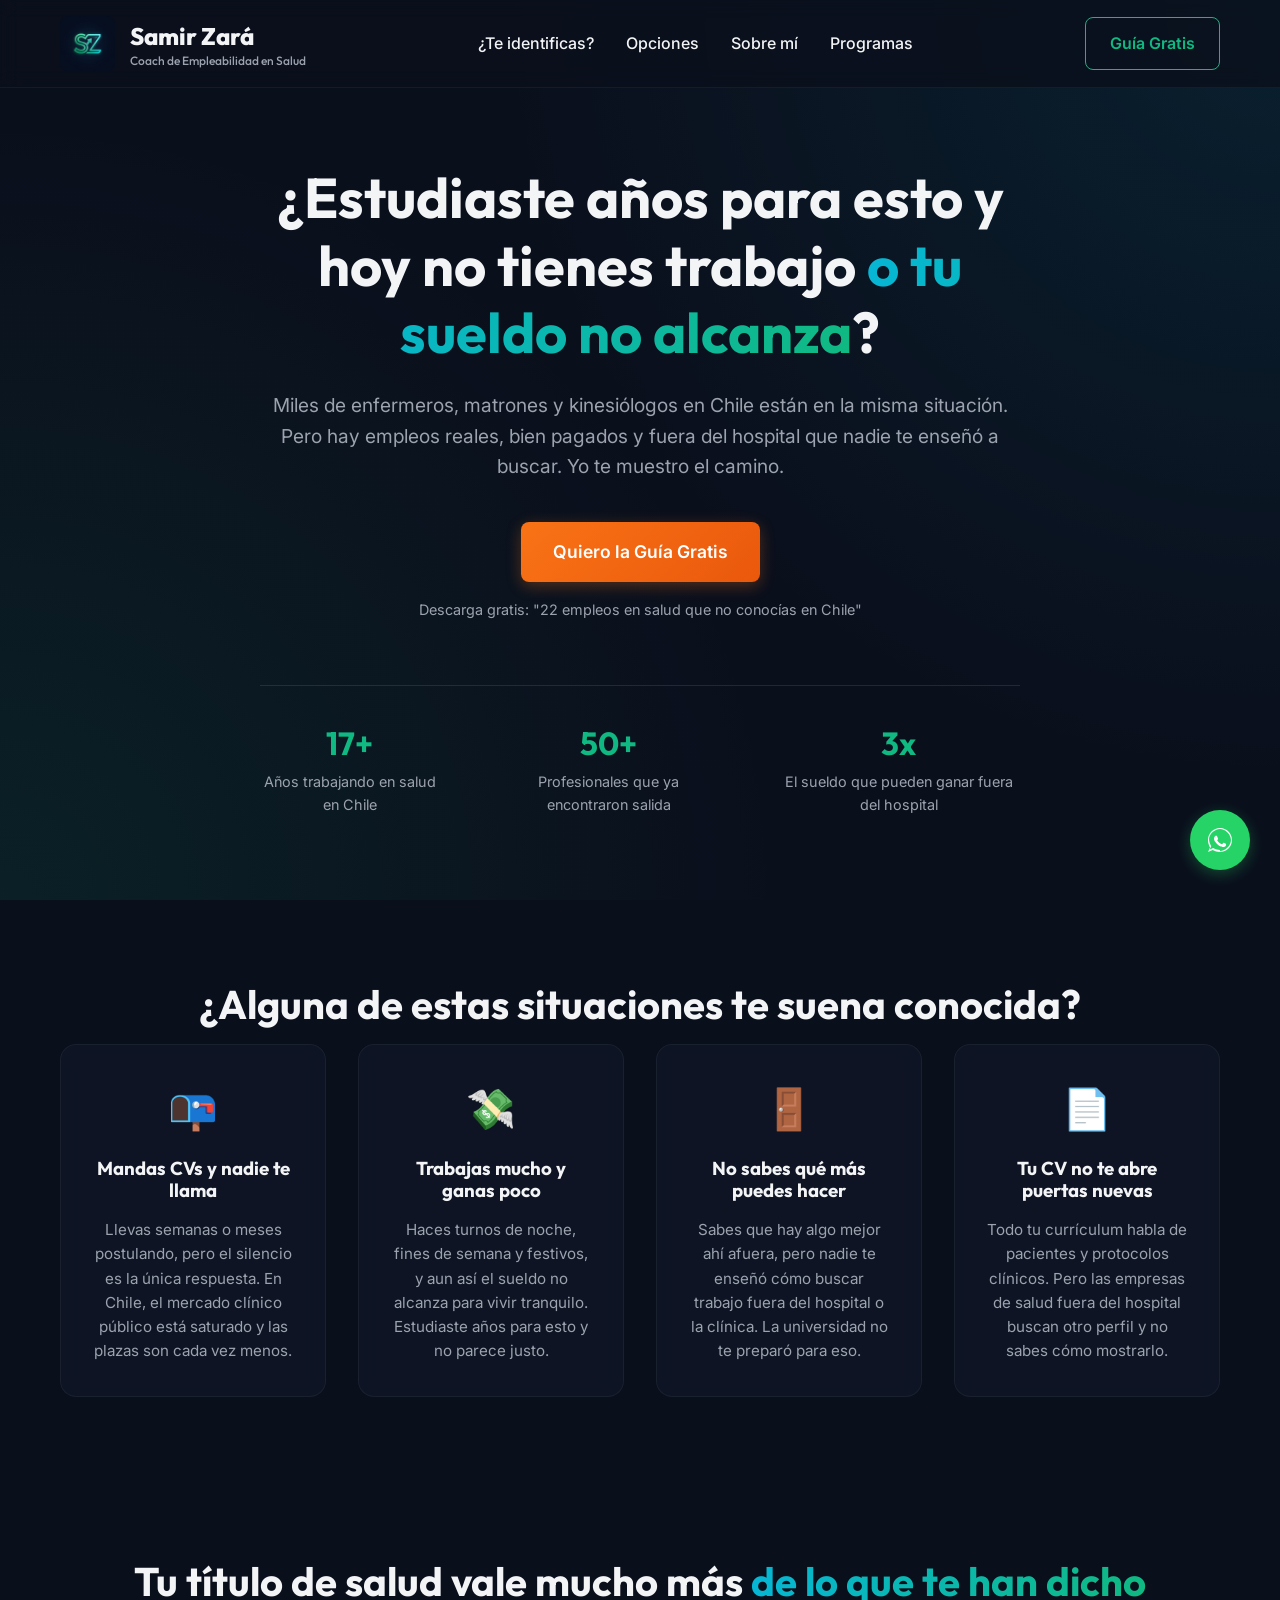
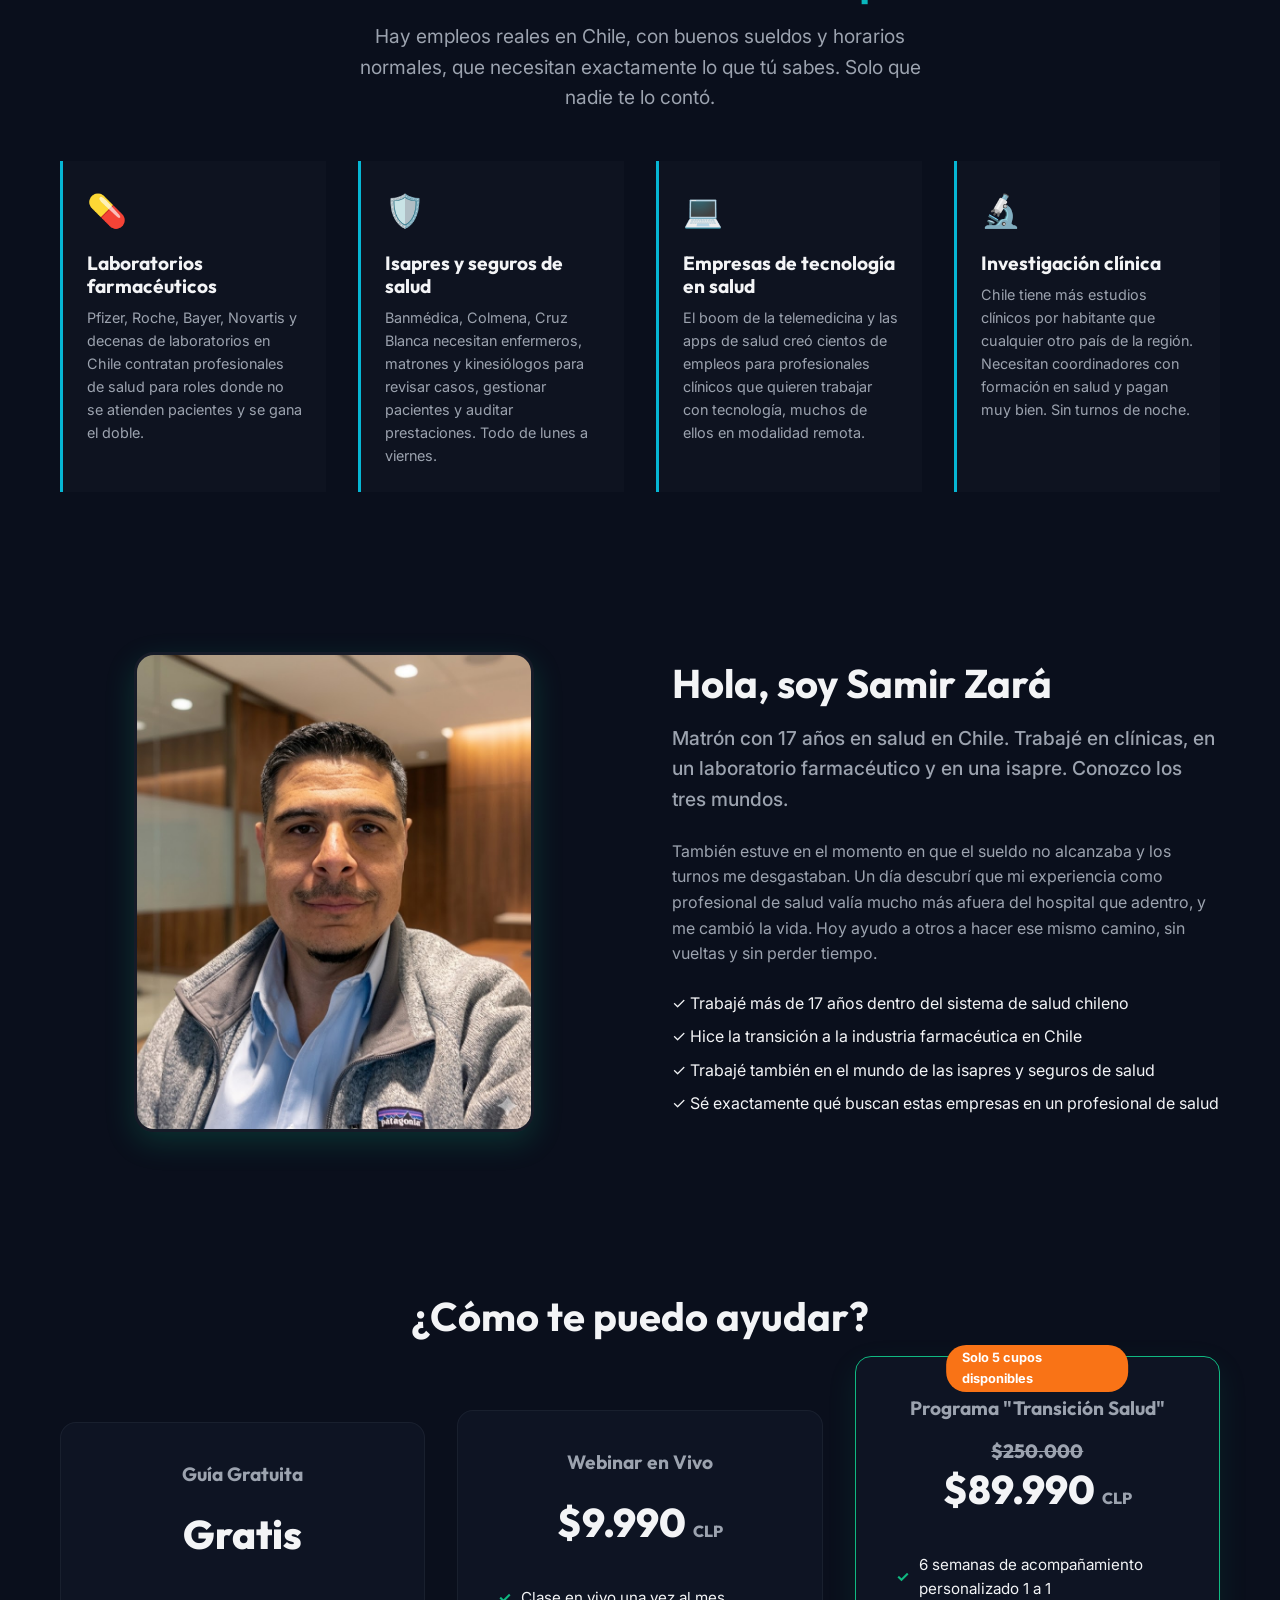
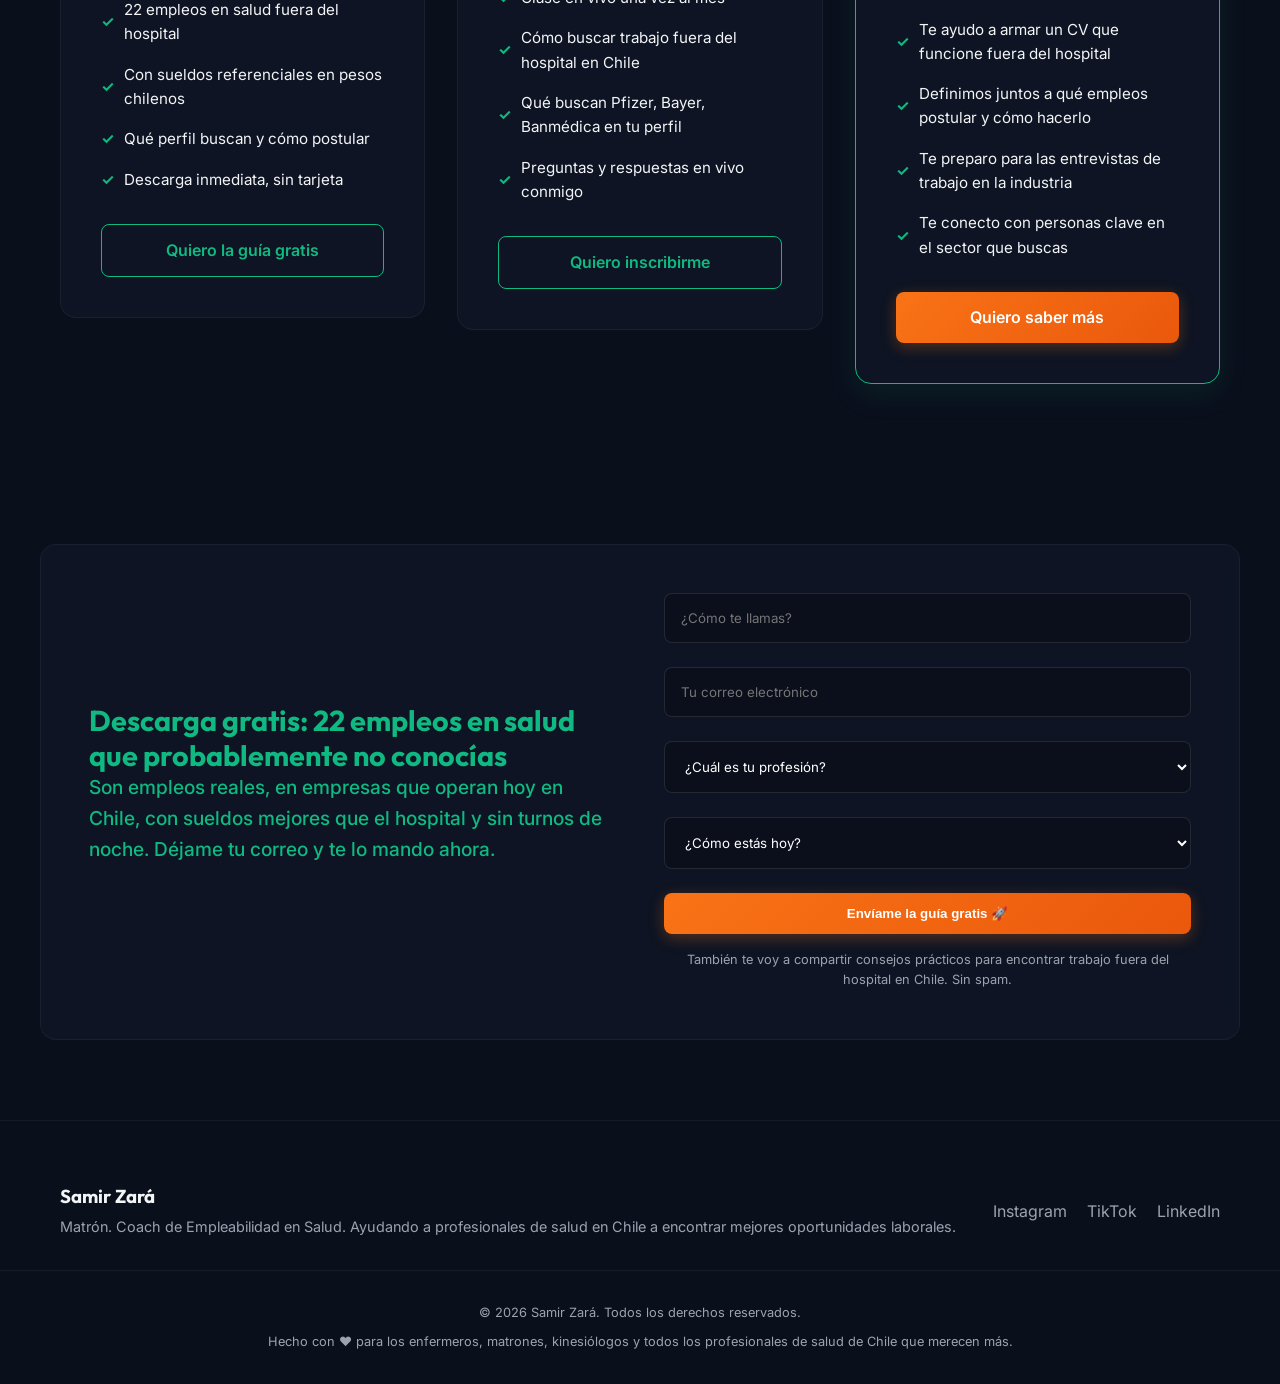
==== index.html @ 6e3bc937 "Add files via upload" ====
<!DOCTYPE html>
<html lang="es">
<head>
    <meta charset="UTF-8">
    <meta name="viewport" content="width=device-width, initial-scale=1.0">
    <title>Samir Zará - Empleabilidad para Profesionales de Salud en Chile</title>
    <meta name="description" content="Si eres enfermero/a, matrón/a, kinesiólogo/a o cualquier profesional de salud en Chile y estás sin trabajo o ganando poco, acá hay una salida real. Descarga gratis la guía con 22 empleos que probablemente no conocías.">
    
    <!-- Google Fonts -->
    <link rel="preconnect" href="https://fonts.googleapis.com">
    <link rel="preconnect" href="https://fonts.gstatic.com" crossorigin>
    <link href="https://fonts.googleapis.com/css2?family=Inter:wght@300;400;500;600&family=Outfit:wght@500;700;800&display=swap" rel="stylesheet">
    
    <link rel="stylesheet" href="styles.css">
</head>
<body>
    <!-- Navbar -->
    <nav class="navbar">
        <div class="container nav-content">
            <div class="logo-container">
                <img src="logo.png" alt="Logo Samir Zará" class="brand-logo">
                <div class="logo">Samir Zará<span style="font-size: 0.5em; display: block; font-weight: 500; color: var(--text-muted); margin-top: -5px;">Coach de Empleabilidad en Salud</span></div>
            </div>
            <ul class="nav-links">
                <li><a href="#dolores">¿Te identificas?</a></li>
                <li><a href="#soluciones">Opciones</a></li>
                <li><a href="#sobre-mi">Sobre mí</a></li>
                <li><a href="#programas">Programas</a></li>
            </ul>
            <a href="#registro" class="btn btn-outline nav-btn">Guía Gratis</a>
        </div>
    </nav>

    <!-- Hero Section -->
    <section class="hero" id="inicio">
        <div class="container hero-content">
            <h1 class="hero-title animate-up">¿Estudiaste años para esto y hoy no tienes trabajo <span>o tu sueldo no alcanza</span>?</h1>
            <p class="hero-subtitle animate-up delay-1">Miles de enfermeros, matrones y kinesiólogos en Chile están en la misma situación. Pero hay empleos reales, bien pagados y fuera del hospital que nadie te enseñó a buscar. Yo te muestro el camino.</p>
            <div class="hero-cta animate-up delay-2">
                <a href="#registro" class="btn btn-primary btn-large">Quiero la Guía Gratis</a>
                <p class="cta-note">Descarga gratis: "22 empleos en salud que no conocías en Chile"</p>
            </div>
            
            <div class="stats-strip animate-up delay-3">
                <div class="stat-item">
                    <span class="stat-number">17+</span>
                    <span class="stat-label">Años trabajando en salud en Chile</span>
                </div>
                <div class="stat-item">
                    <span class="stat-number">50+</span>
                    <span class="stat-label">Profesionales que ya encontraron salida</span>
                </div>
                <div class="stat-item">
                    <span class="stat-number">3x</span>
                    <span class="stat-label">El sueldo que pueden ganar fuera del hospital</span>
                </div>
            </div>
        </div>
    </section>

    <!-- Pain Points Section -->
    <section class="pain-points section-padding" id="dolores">
        <div class="container">
            <h2 class="section-title text-center">¿Alguna de estas situaciones te suena conocida?</h2>
            <div class="grid cards-grid">
                <div class="card glass-card">
                    <div class="icon">📭</div>
                    <h3>Mandas CVs y nadie te llama</h3>
                    <p>Llevas semanas o meses postulando, pero el silencio es la única respuesta. En Chile, el mercado clínico público está saturado y las plazas son cada vez menos.</p>
                </div>
                <div class="card glass-card">
                    <div class="icon">💸</div>
                    <h3>Trabajas mucho y ganas poco</h3>
                    <p>Haces turnos de noche, fines de semana y festivos, y aun así el sueldo no alcanza para vivir tranquilo. Estudiaste años para esto y no parece justo.</p>
                </div>
                <div class="card glass-card">
                    <div class="icon">🚪</div>
                    <h3>No sabes qué más puedes hacer</h3>
                    <p>Sabes que hay algo mejor ahí afuera, pero nadie te enseñó cómo buscar trabajo fuera del hospital o la clínica. La universidad no te preparó para eso.</p>
                </div>
                <div class="card glass-card">
                    <div class="icon">📄</div>
                    <h3>Tu CV no te abre puertas nuevas</h3>
                    <p>Todo tu currículum habla de pacientes y protocolos clínicos. Pero las empresas de salud fuera del hospital buscan otro perfil y no sabes cómo mostrarlo.</p>
                </div>
            </div>
        </div>
    </section>

    <!-- Solutions Section -->
    <section class="solutions section-padding" id="soluciones">
        <div class="container">
            <h2 class="section-title text-center">Tu título de salud vale mucho más <span>de lo que te han dicho</span></h2>
            <p class="section-subtitle text-center">Hay empleos reales en Chile, con buenos sueldos y horarios normales, que necesitan exactamente lo que tú sabes. Solo que nadie te lo contó.</p>
            
            <div class="grid solutions-grid">
                <div class="solution-item">
                    <div class="solution-icon">💊</div>
                    <h4>Laboratorios farmacéuticos</h4>
                    <p>Pfizer, Roche, Bayer, Novartis y decenas de laboratorios en Chile contratan profesionales de salud para roles donde no se atienden pacientes y se gana el doble.</p>
                </div>
                <div class="solution-item">
                    <div class="solution-icon">🛡️</div>
                    <h4>Isapres y seguros de salud</h4>
                    <p>Banmédica, Colmena, Cruz Blanca necesitan enfermeros, matrones y kinesiólogos para revisar casos, gestionar pacientes y auditar prestaciones. Todo de lunes a viernes.</p>
                </div>
                <div class="solution-item">
                    <div class="solution-icon">💻</div>
                    <h4>Empresas de tecnología en salud</h4>
                    <p>El boom de la telemedicina y las apps de salud creó cientos de empleos para profesionales clínicos que quieren trabajar con tecnología, muchos de ellos en modalidad remota.</p>
                </div>
                <div class="solution-item">
                    <div class="solution-icon">🔬</div>
                    <h4>Investigación clínica</h4>
                    <p>Chile tiene más estudios clínicos por habitante que cualquier otro país de la región. Necesitan coordinadores con formación en salud y pagan muy bien. Sin turnos de noche.</p>
                </div>
            </div>
        </div>
    </section>

    <!-- About Section -->
    <section class="about section-padding" id="sobre-mi">
        <div class="container about-container">
            <div class="about-image">
                <img src="profile.jpg" alt="Samir Zará" class="profile-img">
            </div>
            <div class="about-content">
                <h2 class="section-title">Hola, soy Samir Zará</h2>
                <p class="lead-text">Matrón con 17 años en salud en Chile. Trabajé en clínicas, en un laboratorio farmacéutico y en una isapre. Conozco los tres mundos.</p>
                <p>También estuve en el momento en que el sueldo no alcanzaba y los turnos me desgastaban. Un día descubrí que mi experiencia como profesional de salud valía mucho más afuera del hospital que adentro, y me cambió la vida. Hoy ayudo a otros a hacer ese mismo camino, sin vueltas y sin perder tiempo.</p>
                <ul class="about-list">
                    <li>✓ Trabajé más de 17 años dentro del sistema de salud chileno</li>
                    <li>✓ Hice la transición a la industria farmacéutica en Chile</li>
                    <li>✓ Trabajé también en el mundo de las isapres y seguros de salud</li>
                    <li>✓ Sé exactamente qué buscan estas empresas en un profesional de salud</li>
                </ul>
            </div>
        </div>
    </section>

    <!-- Programs Section -->
    <section class="programs section-padding" id="programas">
        <div class="container">
            <h2 class="section-title text-center">¿Cómo te puedo ayudar?</h2>
            
            <div class="grid pricing-grid">
                <!-- Guía Gratis -->
                <div class="pricing-card">
                    <div class="pricing-header">
                        <h3>Guía Gratuita</h3>
                        <div class="price">Gratis</div>
                    </div>
                    <ul class="pricing-features">
                        <li>22 empleos en salud fuera del hospital</li>
                        <li>Con sueldos referenciales en pesos chilenos</li>
                        <li>Qué perfil buscan y cómo postular</li>
                        <li>Descarga inmediata, sin tarjeta</li>
                    </ul>
                    <a href="#registro" class="btn btn-outline btn-full">Quiero la guía gratis</a>
                </div>

                <!-- Webinar -->
                <div class="pricing-card">
                    <div class="pricing-header">
                        <h3>Webinar en Vivo</h3>
                        <div class="price">$9.990 <span>CLP</span></div>
                    </div>
                    <ul class="pricing-features">
                        <li>Clase en vivo una vez al mes</li>
                        <li>Cómo buscar trabajo fuera del hospital en Chile</li>
                        <li>Qué buscan Pfizer, Bayer, Banmédica en tu perfil</li>
                        <li>Preguntas y respuestas en vivo conmigo</li>
                    </ul>
                    <a href="https://wa.me/56998013794?text=Hola%20Samir%2C%20quiero%20inscribirme%20al%20webinar" class="btn btn-outline btn-full" target="_blank">Quiero inscribirme</a>
                </div>
                
                <!-- Programa Transición Salud -->
                <div class="pricing-card featured">
                    <div class="badge" style="background: var(--accent-orange); color: white;">Solo 5 cupos disponibles</div>
                    <div class="pricing-header">
                        <h3>Programa "Transición Salud"</h3>
                        <div class="price" style="text-decoration: line-through; font-size: 1.2rem; color: var(--text-muted); margin-bottom: -10px;">$250.000</div>
                        <div class="price">$89.990 <span>CLP</span></div>
                    </div>
                    <ul class="pricing-features">
                        <li>6 semanas de acompañamiento personalizado 1 a 1</li>
                        <li>Te ayudo a armar un CV que funcione fuera del hospital</li>
                        <li>Definimos juntos a qué empleos postular y cómo hacerlo</li>
                        <li>Te preparo para las entrevistas de trabajo en la industria</li>
                        <li>Te conecto con personas clave en el sector que buscas</li>
                    </ul>
                    <a href="https://wa.me/56998013794?text=Hola%20Samir%2C%20quiero%20saber%20m%C3%A1s%20sobre%20el%20programa%20Transici%C3%B3n%20Salud" class="btn btn-primary btn-full" target="_blank">Quiero saber más</a>
                </div>
            </div>
        </div>
    </section>

    <!-- Lead Form Section -->
    <section class="lead-section section-padding" id="registro">
        <div class="container lead-container glass-card">
            <div class="lead-text">
                <h2>Descarga gratis: 22 empleos en salud que probablemente no conocías</h2>
                <p>Son empleos reales, en empresas que operan hoy en Chile, con sueldos mejores que el hospital y sin turnos de noche. Déjame tu correo y te lo mando ahora.</p>
            </div>
            <div class="lead-form-wrapper">
                <form id="leadForm" class="lead-form">
                    <div class="form-group">
                        <input type="text" id="name" placeholder="¿Cómo te llamas?" required>
                    </div>
                    <div class="form-group">
                        <input type="email" id="email" placeholder="Tu correo electrónico" required>
                    </div>
                    <div class="form-group">
                        <select id="profession" required>
                            <option value="" disabled selected>¿Cuál es tu profesión?</option>
                            <option value="enfermeria">Enfermería</option>
                            <option value="matroneria">Matronería</option>
                            <option value="kinesiologia">Kinesiología</option>
                            <option value="tecnologia_medica">Tecnología Médica</option>
                            <option value="otra">Otra carrera de salud</option>
                        </select>
                    </div>
                    <div class="form-group">
                        <select id="status" required>
                            <option value="" disabled selected>¿Cómo estás hoy?</option>
                            <option value="desempleado">Sin trabajo, buscando opciones</option>
                            <option value="empleado">Trabajo en clínica u hospital pero quiero algo mejor</option>
                            <option value="industria">Ya trabajo en la industria</option>
                        </select>
                    </div>
                    <button type="submit" class="btn btn-primary btn-full">Envíame la guía gratis 🚀</button>
                    <p class="form-note">También te voy a compartir consejos prácticos para encontrar trabajo fuera del hospital en Chile. Sin spam.</p>
                    
                    <div id="formSuccess" class="form-success hidden">
                        ¡Listo! Ya te mandé la guía al correo. Revisa también el spam por si acaso. 📬
                    </div>
                </form>
            </div>
        </div>
    </section>

    <!-- Footer -->
    <footer class="footer">
        <div class="container footer-content">
            <div class="footer-brand">
                <h3>Samir Zará</h3>
                <p>Matrón. Coach de Empleabilidad en Salud. Ayudando a profesionales de salud en Chile a encontrar mejores oportunidades laborales.</p>
            </div>
            <div class="footer-social">
                <a href="#">Instagram</a>
                <a href="#">TikTok</a>
                <a href="#">LinkedIn</a>
            </div>
        </div>
        <div class="footer-bottom text-center">
            <p>&copy; 2026 Samir Zará. Todos los derechos reservados.</p>
            <p class="made-with">Hecho con ❤️ para los enfermeros, matrones, kinesiólogos y todos los profesionales de salud de Chile que merecen más.</p>
        </div>
    </footer>

    <!-- WhatsApp Floating Button -->
    <a href="https://wa.me/56998013794?text=Hola%20Samir,%20vengo%20de%20tu%20p%C3%A1gina%20web%20y%20quiero%20transformar%20mi%20carrera%20en%20salud" class="whatsapp-float" target="_blank" rel="noopener noreferrer">
        <svg viewBox="0 0 32 32" width="24" height="24" fill="currentColor">
            <path d="M16.002 0C7.177 0 0.015 7.162 0.015 15.989c0 3.504.918 6.918 2.664 9.923L0 32l6.236-2.637c2.909 1.636 6.183 2.502 9.761 2.502 8.825 0 15.986-7.162 15.986-15.989C31.983 7.162 24.827 0 16.002 0zm0 29.231c-2.964 0-5.864-.796-8.411-2.304l-.602-.358-4.636 1.961 1.996-4.516-.393-.624c-1.654-2.627-2.527-5.656-2.527-8.775C1.429 8.618 8.619 1.428 16.002 1.428c7.382 0 14.572 7.19 14.572 14.572 0 7.382-7.19 14.659-14.572 14.659v-1.428zM23.95 21.05c-.398-.199-2.355-1.164-2.72-1.297-.364-.132-.629-.199-.894.199-.265.398-1.026 1.297-1.258 1.562-.232.265-.464.298-.862.099-2.457-1.233-4.225-2.227-5.852-4.993-.203-.346.223-.326.974-1.821.132-.265.066-.497-.033-.696-.099-.199-.894-2.155-1.225-2.951-.323-.775-.651-.67-.894-.682-.232-.012-.497-.012-.762-.012-.265 0-.695.099-1.059.497s-1.391 1.359-1.391 3.315 1.424 3.845 1.623 4.11c.199.265 2.802 4.278 6.786 5.993 2.502 1.079 3.491 1.157 4.789.972 1.341-.192 2.355-.961 2.686-1.889.331-.928.331-1.724.232-1.889-.099-.165-.364-.265-.762-.464z"/>
        </svg>
    </a>

    <script src="script.js"></script>
</body>
</html>
---- styles.css ----
:root {
    --bg-dark: #0a0f1c;
    --bg-card: rgba(16, 24, 39, 0.7);
    --text-main: #f3f4f6;
    --text-muted: #9ca3af;
    --accent-teal: #10b981;
    --accent-blue: #06b6d4;
    --accent-orange: #f97316;
    
    --font-heading: 'Outfit', sans-serif;
    --font-body: 'Inter', sans-serif;
}

* {
    margin: 0;
    padding: 0;
    box-sizing: border-box;
}

html {
    scroll-behavior: smooth;
}

body {
    font-family: var(--font-body);
    background-color: var(--bg-dark);
    color: var(--text-main);
    line-height: 1.6;
    overflow-x: hidden;
}

.container {
    max-width: 1200px;
    margin: 0 auto;
    padding: 0 20px;
}

/* Typography */
h1, h2, h3, h4 {
    font-family: var(--font-heading);
    line-height: 1.2;
}

.section-title {
    font-size: 2.5rem;
    margin-bottom: 1rem;
}

.section-title span {
    background: linear-gradient(to right, var(--accent-blue), var(--accent-teal));
    -webkit-background-clip: text;
    -webkit-text-fill-color: transparent;
}

.section-subtitle {
    font-size: 1.2rem;
    color: var(--text-muted);
    margin-bottom: 3rem;
    max-width: 600px;
    margin-left: auto;
    margin-right: auto;
}

.text-center {
    text-align: center;
}

.section-padding {
    padding: 5rem 0;
}

/* Buttons */
.btn {
    display: inline-block;
    padding: 0.8rem 1.5rem;
    border-radius: 8px;
    font-weight: 600;
    text-decoration: none;
    transition: all 0.3s ease;
    cursor: pointer;
    border: none;
    text-align: center;
}

.btn-primary {
    background: linear-gradient(135deg, var(--accent-orange), #ea580c);
    color: white;
    box-shadow: 0 4px 15px rgba(249, 115, 22, 0.3);
}

.btn-primary:hover {
    transform: translateY(-2px);
    box-shadow: 0 6px 20px rgba(249, 115, 22, 0.4);
}

.btn-outline {
    background: transparent;
    border: 1px solid var(--accent-teal);
    color: var(--accent-teal);
}

.btn-outline:hover {
    background: rgba(16, 185, 129, 0.1);
}

.btn-large {
    padding: 1rem 2rem;
    font-size: 1.1rem;
}

.btn-full {
    width: 100%;
}

/* Glassmorphism */
.glass-card {
    background: var(--bg-card);
    backdrop-filter: blur(10px);
    -webkit-backdrop-filter: blur(10px);
    border: 1px solid rgba(255, 255, 255, 0.05);
    border-radius: 16px;
}

/* Navbar */
.navbar {
    position: fixed;
    top: 0;
    width: 100%;
    z-index: 1000;
    padding: 1rem 0;
    transition: all 0.3s ease;
    background: rgba(10, 15, 28, 0.8);
    backdrop-filter: blur(10px);
    border-bottom: 1px solid rgba(255,255,255,0.05);
}

.nav-content {
    display: flex;
    justify-content: space-between;
    align-items: center;
}

.logo-container {
    display: flex;
    align-items: center;
    gap: 15px;
}

.brand-logo {
    height: 55px !important;
    width: 55px !important;
    object-fit: contain;
    border-radius: 8px;
}

.logo {
    font-family: var(--font-heading);
    font-weight: 800;
    font-size: 1.5rem;
}

.logo span {
    color: var(--accent-teal);
}

.nav-links {
    display: flex;
    list-style: none;
    gap: 2rem;
}

.nav-links a {
    color: var(--text-main);
    text-decoration: none;
    font-weight: 500;
    transition: color 0.3s;
}

.nav-links a:hover {
    color: var(--accent-teal);
}

/* Hero Section */
.hero {
    min-height: 100vh;
    display: flex;
    align-items: center;
    padding-top: 80px;
    background: radial-gradient(circle at top right, rgba(6, 182, 212, 0.1), transparent 50%),
                radial-gradient(circle at bottom left, rgba(16, 185, 129, 0.1), transparent 50%);
}

.hero-content {
    text-align: center;
    max-width: 800px;
}

.hero-title {
    font-size: 3.5rem;
    margin-bottom: 1.5rem;
}

.hero-title span {
    background: linear-gradient(to right, var(--accent-blue), var(--accent-teal));
    -webkit-background-clip: text;
    -webkit-text-fill-color: transparent;
}

.hero-subtitle {
    font-size: 1.2rem;
    color: var(--text-muted);
    margin-bottom: 2.5rem;
}

.cta-note {
    margin-top: 1rem;
    font-size: 0.9rem;
    color: var(--text-muted);
}

.stats-strip {
    display: flex;
    justify-content: center;
    gap: 4rem;
    margin-top: 4rem;
    padding-top: 2rem;
    border-top: 1px solid rgba(255,255,255,0.1);
}

.stat-item {
    display: flex;
    flex-direction: column;
}

.stat-number {
    font-size: 2rem;
    font-weight: 700;
    font-family: var(--font-heading);
    color: var(--accent-teal);
}

.stat-label {
    font-size: 0.9rem;
    color: var(--text-muted);
}

/* Grid Layouts */
.grid {
    display: grid;
    gap: 2rem;
}

.cards-grid {
    grid-template-columns: repeat(auto-fit, minmax(250px, 1fr));
}

.card {
    padding: 2rem;
    text-align: center;
    transition: transform 0.3s;
}

.card:hover {
    transform: translateY(-5px);
}

.card .icon {
    font-size: 2.5rem;
    margin-bottom: 1rem;
}

.card h3 {
    margin-bottom: 1rem;
}

.card p {
    color: var(--text-muted);
    font-size: 0.95rem;
}

/* Solutions */
.solutions-grid {
    grid-template-columns: repeat(auto-fit, minmax(250px, 1fr));
}

.solution-item {
    padding: 1.5rem;
    border-left: 3px solid var(--accent-blue);
    background: rgba(255,255,255,0.02);
}

.solution-icon {
    font-size: 2rem;
    margin-bottom: 1rem;
}

.solution-item h4 {
    margin-bottom: 0.5rem;
    font-size: 1.2rem;
}

.solution-item p {
    color: var(--text-muted);
    font-size: 0.9rem;
}

/* About */
.about-container {
    display: grid;
    grid-template-columns: 1fr 1fr;
    gap: 4rem;
    align-items: center;
}

.about-image {
    width: 100%;
    display: flex;
    justify-content: center;
}

.profile-img {
    width: 100%;
    max-width: 400px;
    border-radius: 20px;
    object-fit: cover;
    box-shadow: 0 10px 30px rgba(16, 185, 129, 0.2);
    border: 3px solid rgba(255,255,255,0.05);
}

.lead-text {
    font-size: 1.2rem;
    font-weight: 500;
    margin-bottom: 1rem;
    color: var(--accent-teal);
}

.about-content p {
    margin-bottom: 1.5rem;
    color: var(--text-muted);
}

.about-list {
    list-style: none;
}

.about-list li {
    margin-bottom: 0.5rem;
    color: var(--text-main);
}

/* Pricing / Programs */
.pricing-grid {
    grid-template-columns: repeat(auto-fit, minmax(300px, 1fr));
    align-items: center;
}

.pricing-card {
    background: var(--bg-card);
    border: 1px solid rgba(255,255,255,0.05);
    border-radius: 16px;
    padding: 2.5rem;
    position: relative;
}

.pricing-card.featured {
    border-color: var(--accent-teal);
    transform: scale(1.05);
    box-shadow: 0 10px 30px rgba(16, 185, 129, 0.1);
}

.badge {
    position: absolute;
    top: -12px;
    left: 50%;
    transform: translateX(-50%);
    background: var(--accent-teal);
    color: var(--bg-dark);
    padding: 0.2rem 1rem;
    border-radius: 20px;
    font-size: 0.8rem;
    font-weight: 700;
}

.pricing-header {
    text-align: center;
    margin-bottom: 2rem;
}

.pricing-header h3 {
    font-size: 1.2rem;
    color: var(--text-muted);
    margin-bottom: 1rem;
}

.price {
    font-size: 2.5rem;
    font-weight: 800;
    font-family: var(--font-heading);
}

.price span {
    font-size: 1rem;
    color: var(--text-muted);
}

.pricing-features {
    list-style: none;
    margin-bottom: 2rem;
}

.pricing-features li {
    margin-bottom: 1rem;
    font-size: 0.95rem;
    display: flex;
    align-items: center;
}

.pricing-features li::before {
    content: '✓';
    color: var(--accent-teal);
    margin-right: 10px;
    font-weight: bold;
}

/* Form Section */
.lead-container {
    display: grid;
    grid-template-columns: 1fr 1fr;
    gap: 3rem;
    padding: 3rem;
    align-items: center;
}

.form-group {
    margin-bottom: 1.5rem;
}

input, select {
    width: 100%;
    padding: 1rem;
    background: rgba(0,0,0,0.2);
    border: 1px solid rgba(255,255,255,0.1);
    border-radius: 8px;
    color: white;
    font-family: var(--font-body);
}

input:focus, select:focus {
    outline: none;
    border-color: var(--accent-teal);
}

.form-note {
    font-size: 0.8rem;
    color: var(--text-muted);
    text-align: center;
    margin-top: 1rem;
}

.form-success {
    background: rgba(16, 185, 129, 0.2);
    color: var(--accent-teal);
    padding: 1rem;
    border-radius: 8px;
    text-align: center;
    margin-top: 1rem;
    border: 1px solid var(--accent-teal);
}

.hidden {
    display: none;
}

/* Footer */
.footer {
    border-top: 1px solid rgba(255,255,255,0.05);
    padding: 4rem 0 2rem;
}

.footer-content {
    display: flex;
    justify-content: space-between;
    align-items: center;
    margin-bottom: 2rem;
}

.footer-brand p {
    color: var(--text-muted);
    font-size: 0.9rem;
    margin-top: 0.5rem;
}

.footer-social a {
    color: var(--text-muted);
    text-decoration: none;
    margin-left: 1rem;
    transition: color 0.3s;
}

.footer-social a:hover {
    color: var(--accent-teal);
}

.footer-bottom {
    color: var(--text-muted);
    font-size: 0.8rem;
    padding-top: 2rem;
    border-top: 1px solid rgba(255,255,255,0.05);
}

.made-with {
    margin-top: 0.5rem;
}

/* WhatsApp Float */
.whatsapp-float {
    position: fixed;
    bottom: 30px;
    right: 30px;
    background-color: #25d366;
    color: white;
    border-radius: 50%;
    width: 60px;
    height: 60px;
    display: flex;
    align-items: center;
    justify-content: center;
    box-shadow: 0 4px 15px rgba(37, 211, 102, 0.3);
    z-index: 1000;
    transition: transform 0.3s;
}

.whatsapp-float:hover {
    transform: scale(1.1);
}

/* Animations */
.animate-up {
    opacity: 0;
    transform: translateY(30px);
    animation: fadeInUp 0.8s ease forwards;
}

.delay-1 { animation-delay: 0.2s; }
.delay-2 { animation-delay: 0.4s; }
.delay-3 { animation-delay: 0.6s; }

@keyframes fadeInUp {
    to {
        opacity: 1;
        transform: translateY(0);
    }
}

/* Mobile Responsive */
@media (max-width: 768px) {
    .nav-links, .nav-btn {
        display: none;
    }
    
    .hero-title {
        font-size: 2.5rem;
    }
    
    .stats-strip {
        flex-direction: column;
        gap: 2rem;
    }
    
    .about-container, .lead-container {
        grid-template-columns: 1fr;
    }
    
    .pricing-card.featured {
        transform: scale(1);
    }
    
    .footer-content {
        flex-direction: column;
        text-align: center;
        gap: 2rem;
    }
}
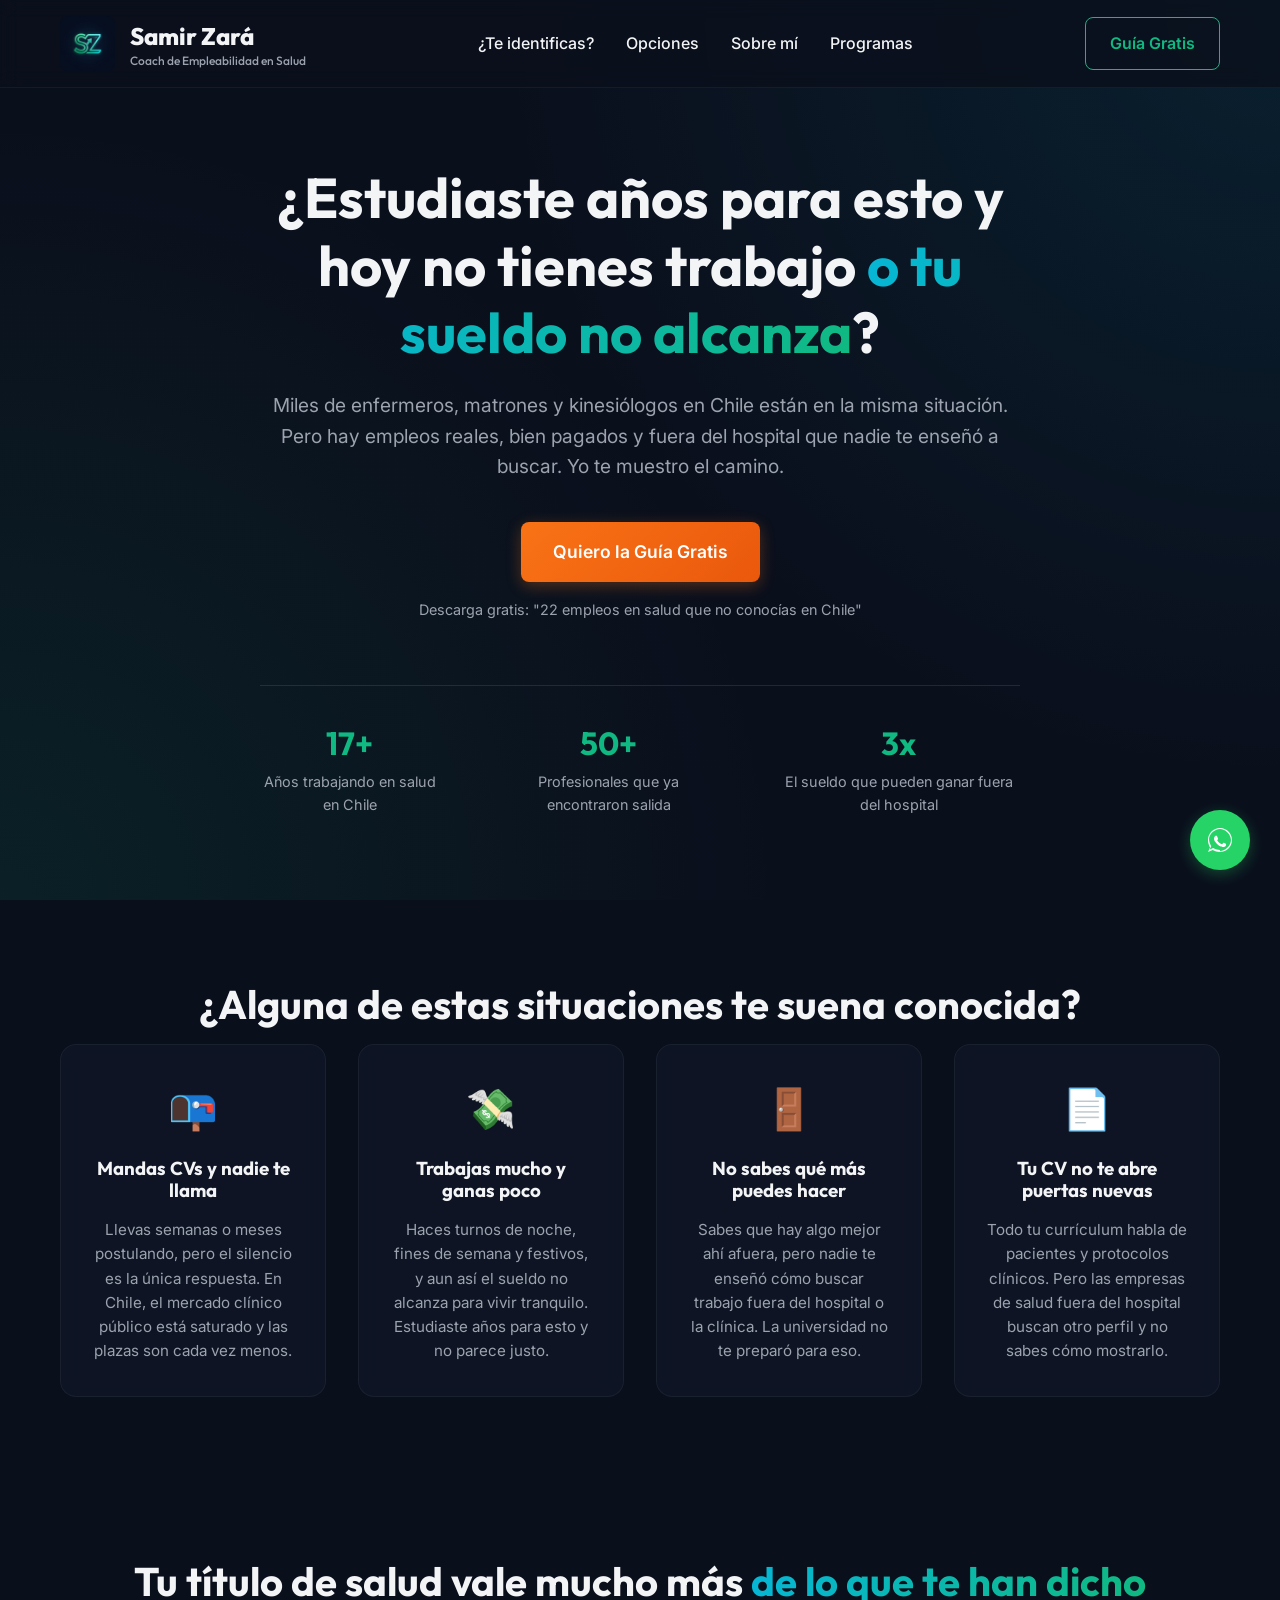
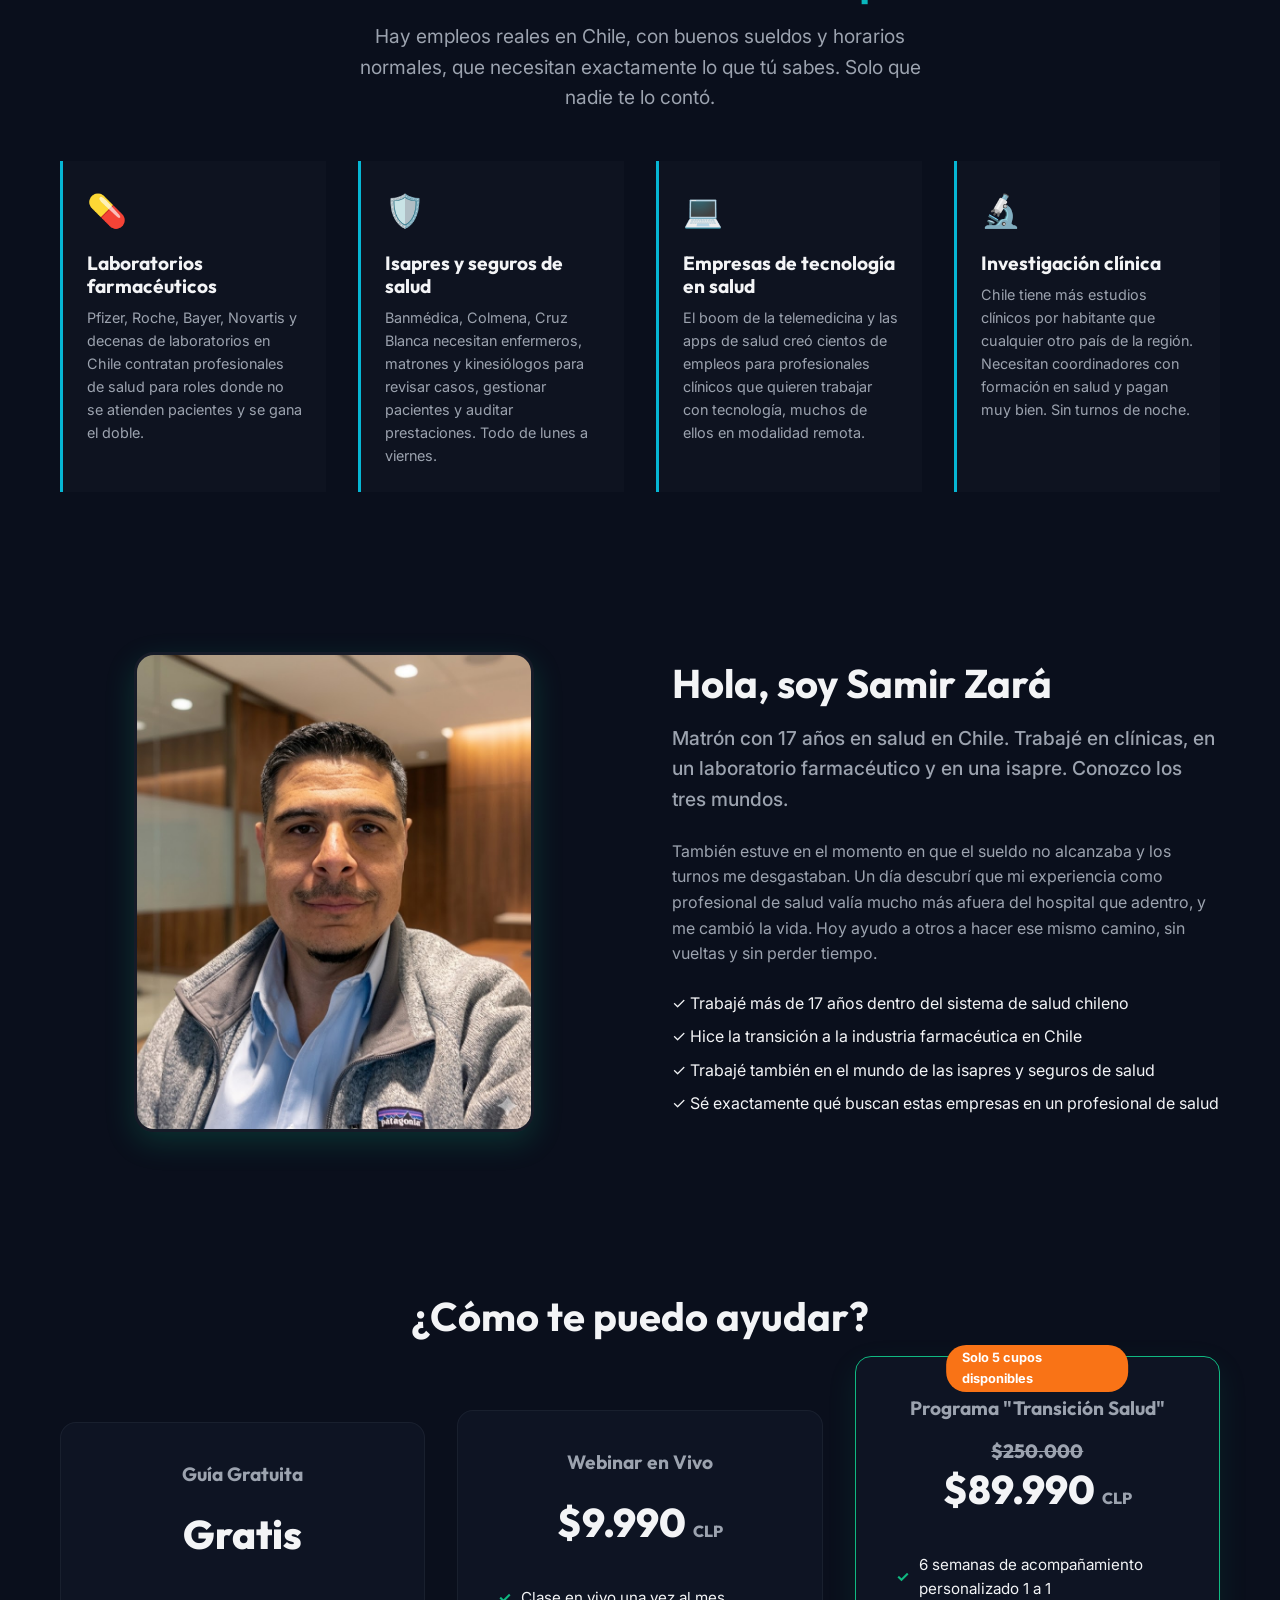
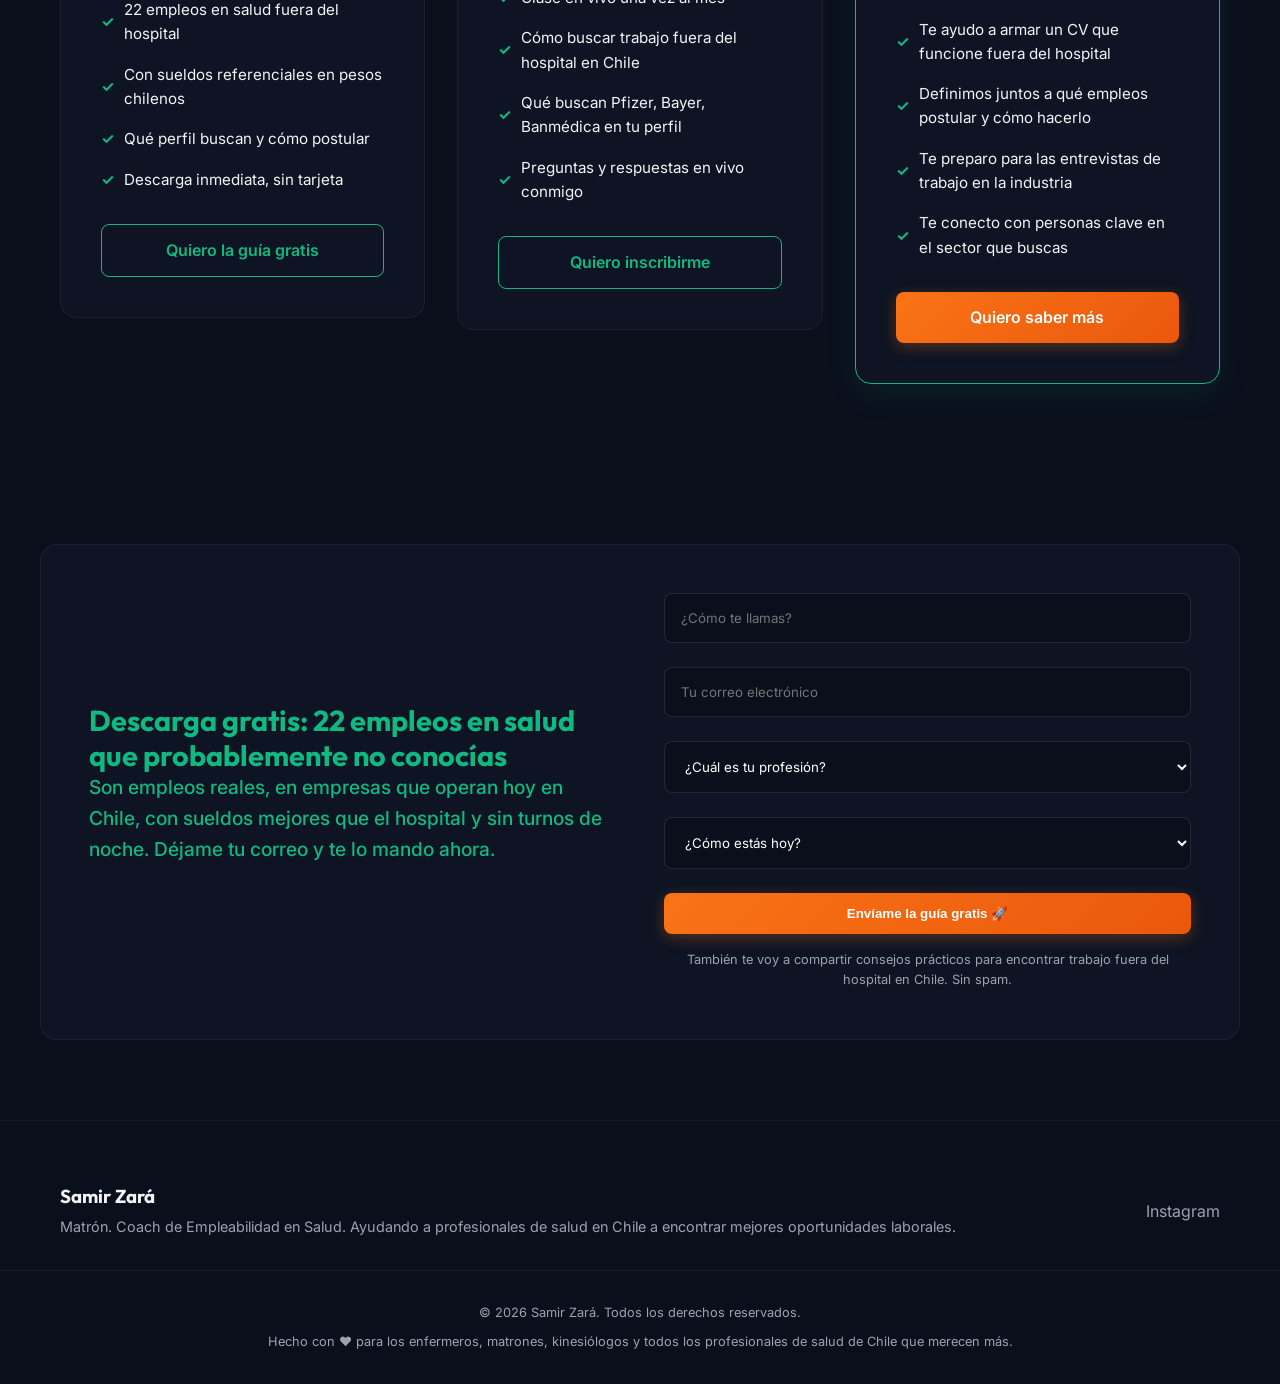
==== commit c36d212a: "Change Instagram link in footer Updated Instagram link in footer to point to the correct URL." ====
--- a/index.html
+++ b/index.html
@@ -1,6 +1,14 @@
 <!DOCTYPE html>
 <html lang="es">
 <head>
+    <script async src="https://www.googletagmanager.com/gtag/js?id=G-H91CRY5CRJ"></script>
+<script>
+  window.dataLayer = window.dataLayer || [];
+  function gtag(){dataLayer.push(arguments);}
+  gtag('js', new Date());
+
+  gtag('config', 'G-H91CRY5CRJ');
+</script>
     <meta charset="UTF-8">
     <meta name="viewport" content="width=device-width, initial-scale=1.0">
     <title>Samir Zará - Empleabilidad para Profesionales de Salud en Chile</title>
@@ -203,13 +211,16 @@
                 <p>Son empleos reales, en empresas que operan hoy en Chile, con sueldos mejores que el hospital y sin turnos de noche. Déjame tu correo y te lo mando ahora.</p>
             </div>
             <div class="lead-form-wrapper">
-                <form id="leadForm" class="lead-form">
-                    <div class="form-group">
-                        <input type="text" id="name" placeholder="¿Cómo te llamas?" required>
-                    </div>
-                    <div class="form-group">
-                        <input type="email" id="email" placeholder="Tu correo electrónico" required>
-                    </div>
+                <form id="leadForm" class="lead-form" method="POST" action="https://e08a8bb9.sibforms.com/serve/[base64]">
+                    <div class="form-group">
+                        <input type="text" id="name" name="NOMBRE" placeholder="¿Cómo te llamas?" required>
+                    </div>
+                    <div class="form-group">
+                        <input type="email" id="email" name="EMAIL" placeholder="Tu correo electrónico" required>
+                    </div>
+                    <!-- Campos ocultos requeridos por Brevo -->
+                    <input type="text" name="email_address_check" value="" style="display:none;">
+                    <input type="hidden" name="locale" value="es">
                     <div class="form-group">
                         <select id="profession" required>
                             <option value="" disabled selected>¿Cuál es tu profesión?</option>
@@ -247,9 +258,7 @@
                 <p>Matrón. Coach de Empleabilidad en Salud. Ayudando a profesionales de salud en Chile a encontrar mejores oportunidades laborales.</p>
             </div>
             <div class="footer-social">
-                <a href="#">Instagram</a>
-                <a href="#">TikTok</a>
-                <a href="#">LinkedIn</a>
+               <a href="https://www.instagram.com/transicionsalud/" target="_blank">Instagram</a>
             </div>
         </div>
         <div class="footer-bottom text-center">
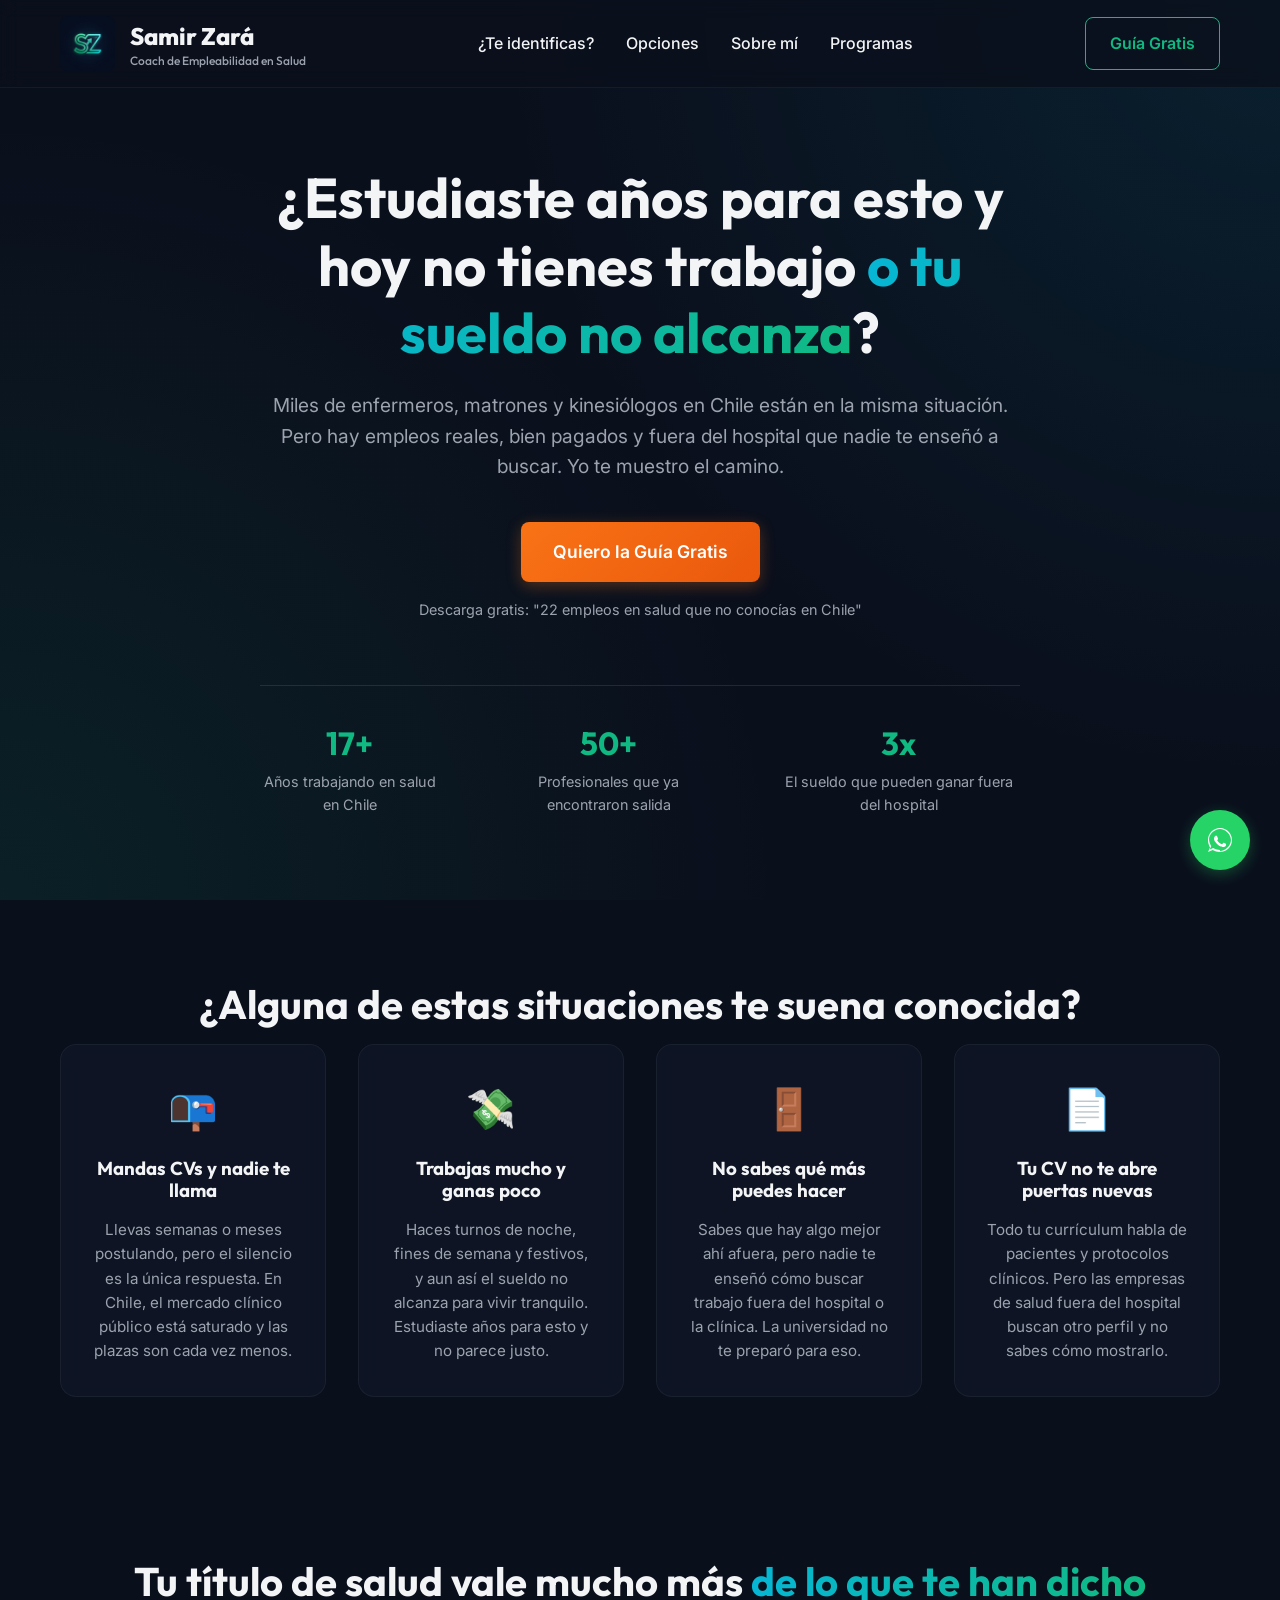
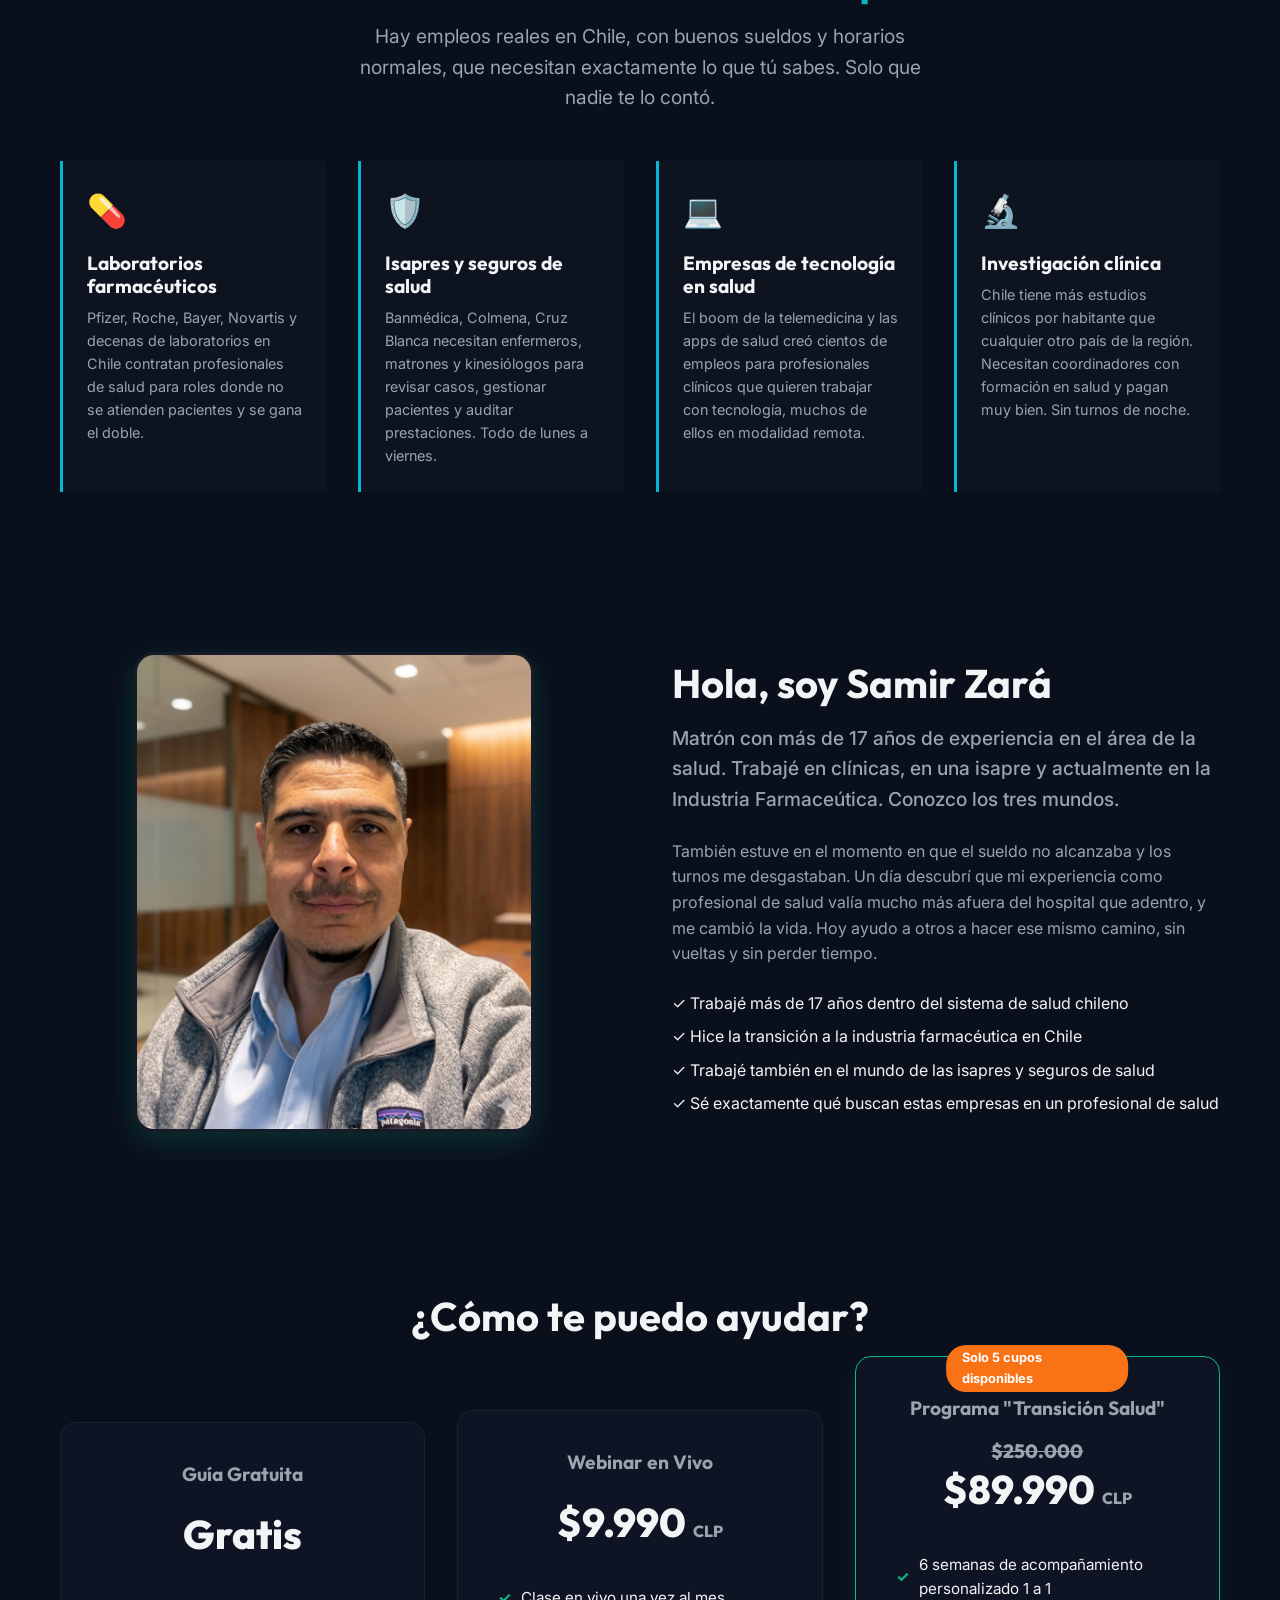
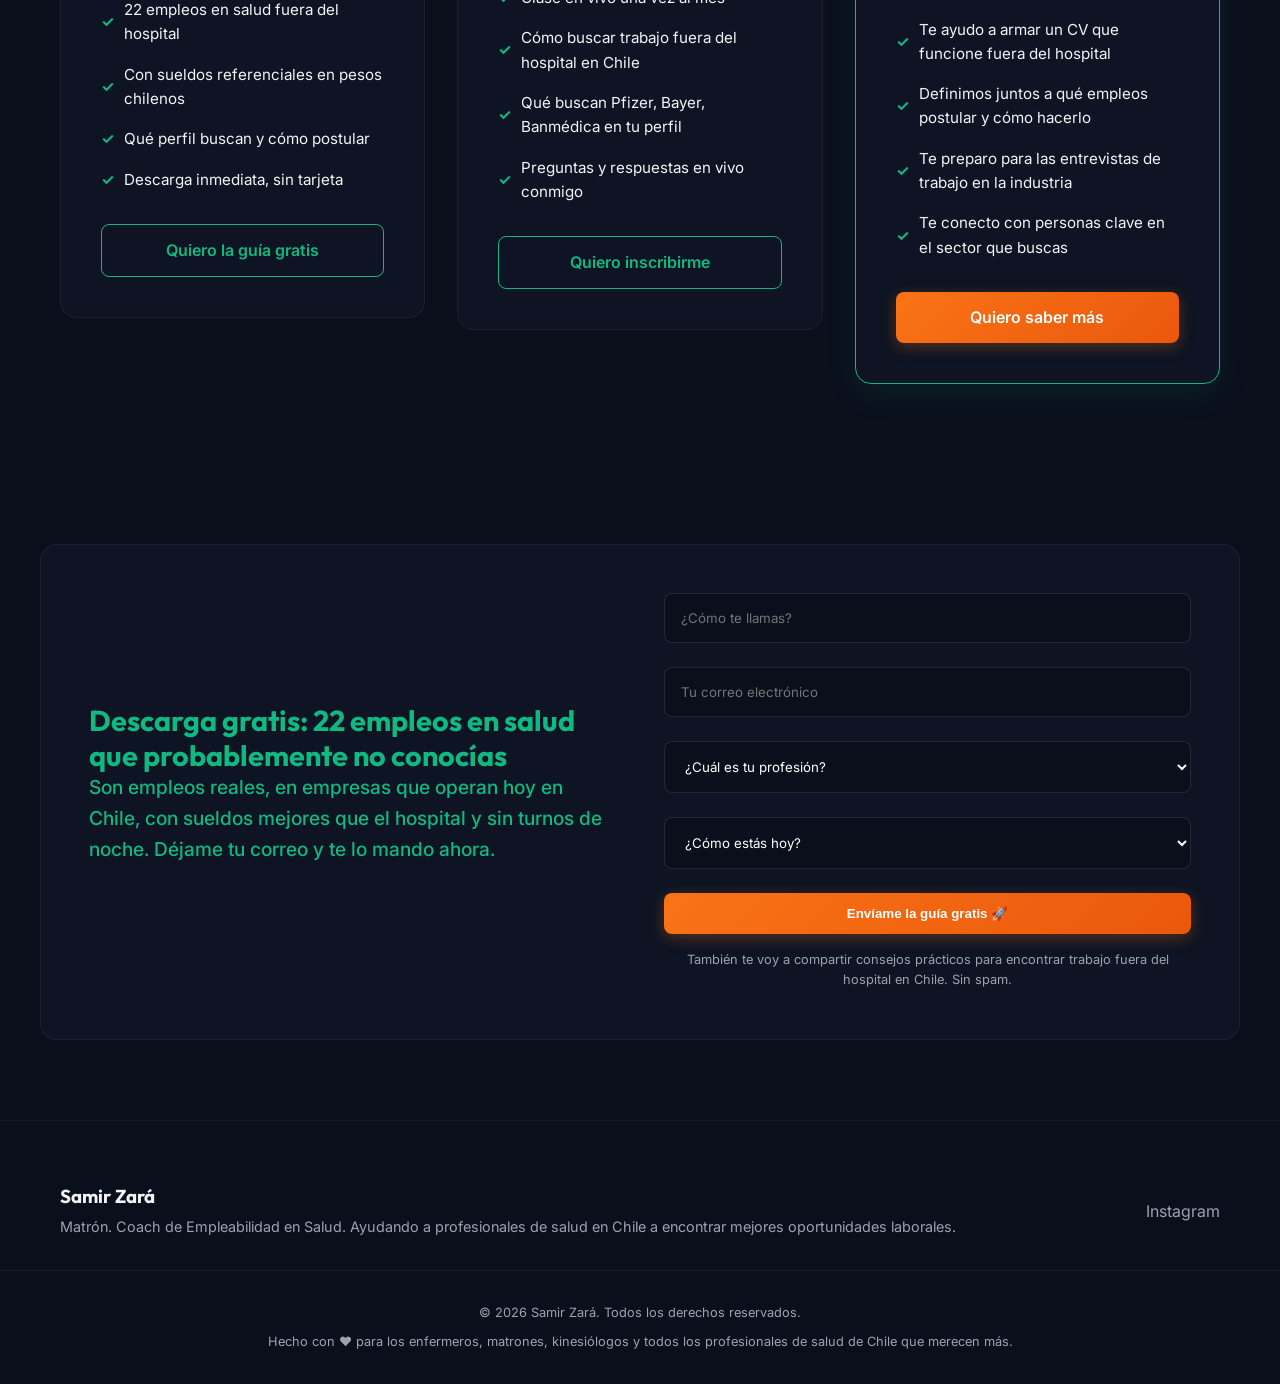
==== commit 3a3c2bd5: "Update lead text for better clarity and detail" ====
--- a/index.html
+++ b/index.html
@@ -134,7 +134,7 @@
             </div>
             <div class="about-content">
                 <h2 class="section-title">Hola, soy Samir Zará</h2>
-                <p class="lead-text">Matrón con 17 años en salud en Chile. Trabajé en clínicas, en un laboratorio farmacéutico y en una isapre. Conozco los tres mundos.</p>
+                <p class="lead-text"> Matrón con más de 17 años de experiencia en el área de la salud. Trabajé en clínicas, en una isapre y actualmente en la Industria Farmaceútica. Conozco los tres mundos.</p>
                 <p>También estuve en el momento en que el sueldo no alcanzaba y los turnos me desgastaban. Un día descubrí que mi experiencia como profesional de salud valía mucho más afuera del hospital que adentro, y me cambió la vida. Hoy ayudo a otros a hacer ese mismo camino, sin vueltas y sin perder tiempo.</p>
                 <ul class="about-list">
                     <li>✓ Trabajé más de 17 años dentro del sistema de salud chileno</li>
